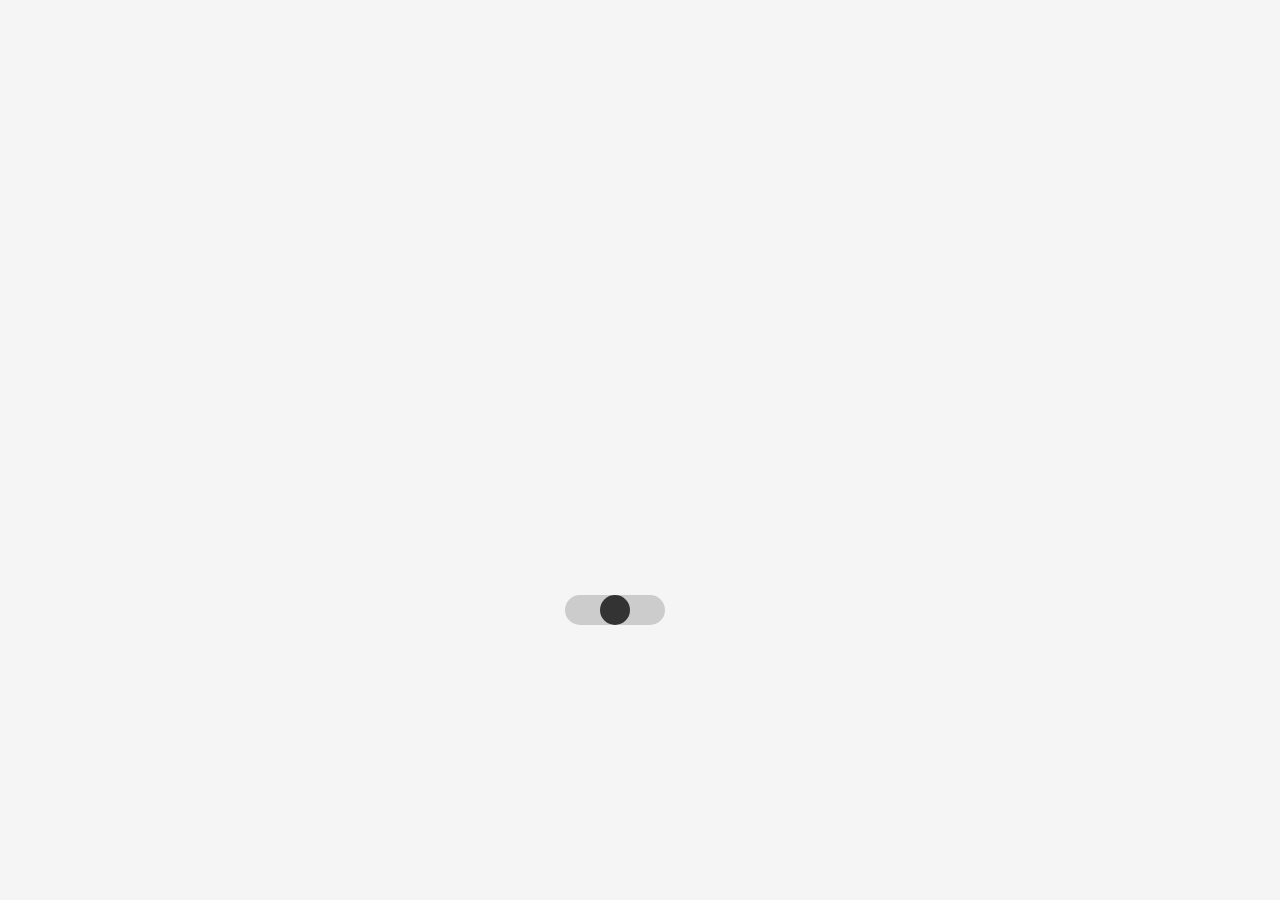
==== Untitled-1.html @ 1fa7111a "Add files via upload" ====
<!DOCTYPE html>
<html lang="en">
<head>
    <meta charset="UTF-8">
    <meta name="viewport" content="width=device-width, initial-scale=1.0">
    <title>Lâmpada Interativa</title>
    <style>
        body {
            display: flex;
            justify-content: center;
            align-items: center;
            height: 100vh;
            margin: 0;
            background-color: #f5f5f5;
            font-family: Arial, sans-serif;
        }
        .container {
            text-align: center;
        }
        .lamp {
            width: 150px;
            height: 300px;
            background: url('lamp-off.png') no-repeat center/contain;
            margin: 0 auto;
        }
        .switch {
            margin-top: 20px;
            width: 100px;
            height: 30px;
            background-color: #ccc;
            border-radius: 15px;
            position: relative;
            cursor: pointer;
        }
        .switch div {
            width: 30px;
            height: 30px;
            background-color: #333;
            border-radius: 50%;
            position: absolute;
            top: 0;
            left: 35px;
            transition: background-color 0.3s, transform 0.3s;
        }
    </style>
</head>
<body>
    <div class="container">
        <div class="lamp" id="lamp"></div>
        <div class="switch" 
             onmouseover="turnOn()" 
             onmouseout="turnOff()" 
             onclick="explode()">
            <div></div>
        </div>
    </div>

    <script>
        const lamp = document.getElementById('lamp');

        function turnOn() {
            lamp.style.backgroundImage = "url('lamp-on.png')";
        }

        function turnOff() {
            lamp.style.backgroundImage = "url('lamp-off.png')";
        }

        function explode() {
            lamp.style.backgroundImage = "url('lamp-explode.png')";
        }
    </script>
</body>
</html>
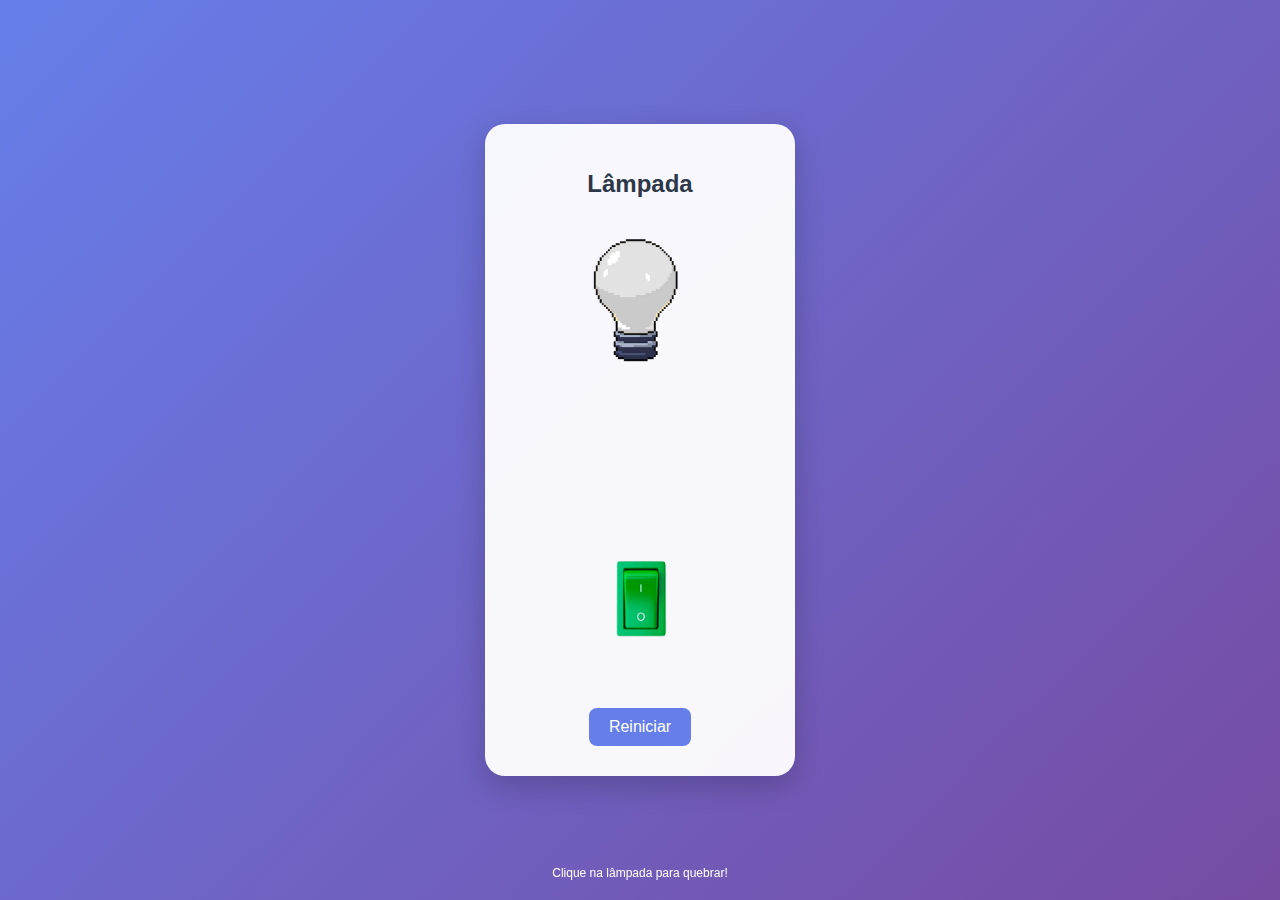
==== commit 0f94557b: "update" ====
--- a/Untitled-1.html
+++ b/Untitled-1.html
@@ -1,74 +1,187 @@
 <!DOCTYPE html>
-<html lang="en">
+<html lang="pt-BR">
 <head>
     <meta charset="UTF-8">
     <meta name="viewport" content="width=device-width, initial-scale=1.0">
     <title>Lâmpada Interativa</title>
     <style>
+        *{
+            user-select: none;
+        }
         body {
             display: flex;
             justify-content: center;
             align-items: center;
             height: 100vh;
             margin: 0;
-            background-color: #f5f5f5;
-            font-family: Arial, sans-serif;
+            background: linear-gradient(135deg, #667eea 0%, #764ba2 100%);
+            font-family: 'Arial', sans-serif;
+            transition: background 0.5s;
         }
-        .container {
+
+        #container {
+            background: rgba(255, 255, 255, 0.95);
+            padding: 30px;
+            border-radius: 20px;
+            box-shadow: 0 10px 30px rgba(0,0,0,0.2);
             text-align: center;
+            width: 90%;
+            max-width: 250px;
+
         }
-        .lamp {
-            width: 150px;
+
+        h1 {
+            color: #2d3748;
+            margin-bottom: 30px;
+            font-size: 24px;
+        }
+
+        #lamp {
+            width: 200px;
             height: 300px;
-            background: url('lamp-off.png') no-repeat center/contain;
+            background-size: contain;
+            background-repeat: no-repeat;
+            transition: transform 0.3s ease;
+            cursor: pointer;
             margin: 0 auto;
         }
-        .switch {
-            margin-top: 20px;
+
+        #lamp:hover:not(.explodido) {
+            transform: scale(1.05);
+        }
+
+        #interruptor {
             width: 100px;
-            height: 30px;
-            background-color: #ccc;
-            border-radius: 15px;
-            position: relative;
+            height: 150px;
+            margin: 20px auto 0;
+            background-size: contain;
+            background-repeat: no-repeat;
             cursor: pointer;
+            transition: transform 0.5s ease;
         }
-        .switch div {
-            width: 30px;
-            height: 30px;
-            background-color: #333;
-            border-radius: 50%;
-            position: absolute;
-            top: 0;
-            left: 35px;
-            transition: background-color 0.3s, transform 0.3s;
+
+        #interruptor:hover {
+            transform: scale(1.1);
+        }
+
+        /* Classes da Lâmpada */
+        .ligado {
+            background-image: url('lampadaligada.png');
+            filter: drop-shadow(0 0 20px #ffeb3b);
+        }
+
+        .desligado {
+            background-image: url('lampadadesligada.png');
+        }
+
+        .explodido {
+            background-image: url('lampadaquebrada.png');
+            filter: none !important;
+            cursor: not-allowed;
+        }
+
+        /* Classes do Interruptor */
+        .interruptor-ligado {
+            background-image: url('ligado.png');
+        }
+
+        .interruptor-desligado {
+            background-image: url('desligado.png');
+        }
+
+        .creditos {
+            position: fixed;
+            bottom: 20px;
+            color: white;
+            font-size: 12px;
+        }
+        #reiniciar{
+            margin-top: 10px;
+            padding: 10px 20px;
+            font-size: 16px;
+            border: none;
+            border-radius: 8px;
+            cursor: pointer;
+            background-color: #667eea;
+            color: white;
+
+        }
+        #reiniciar:hover {
+            transform: scale(1.05);
         }
     </style>
 </head>
 <body>
-    <div class="container">
-        <div class="lamp" id="lamp"></div>
-        <div class="switch" 
-             onmouseover="turnOn()" 
-             onmouseout="turnOff()" 
-             onclick="explode()">
-            <div></div>
-        </div>
+    <div id="container">
+        <h1>Lâmpada</h1>
+        <div id="lamp" class="desligado"></div>
+        <div id="interruptor" class="interruptor-desligado"></div>
+        <button id="reiniciar">Reiniciar</button>
     </div>
+    <div class="creditos">Clique na lâmpada para quebrar!</div>
 
     <script>
         const lamp = document.getElementById('lamp');
+        const interruptor = document.getElementById('interruptor');
+        
+        // Sons configurados corretamente (sem loop)
+        const clickSound = new Audio('interruptor.mp3');
+        clickSound.loop = false; // 🔄 Garante que não vai repetir
+        
+        const breakSound = new Audio('quebrando.mp3');
+        breakSound.loop = false; // 🔄 Garante que não vai repetir
+    
+        
+        // Lógica do Interruptor
+        interruptor.addEventListener('click', () => {
+            if (!lamp.classList.contains('explodido')) {
+                clickSound.currentTime = 0; // ⏮️ Reinicia o áudio
+                clickSound.play(); // ▶️ Toca uma única vez
+                
+                // (o resto da lógica permanece igual)
+                if (lamp.classList.contains('desligado')) {
+                    lamp.classList.replace('desligado', 'ligado');
+                    interruptor.classList.replace('interruptor-desligado', 'interruptor-ligado');
+                } else {
+                    lamp.classList.replace('ligado', 'desligado');
+                    interruptor.classList.replace('interruptor-ligado', 'interruptor-desligado');
+                }
+            }
+        });
+    
+        // Lógica de Explosão
+        lamp.addEventListener('click', () => {
+            if (!lamp.classList.contains('explodido')) {
+                breakSound.currentTime = 0; // ⏮️ Reinicia o áudio
+                breakSound.play(); // ▶️ Toca uma única vez
+                
+                // (o resto da lógica permanece igual)
+                lamp.classList.add('explodido');
+                lamp.classList.remove('ligado', 'desligado');
+                interruptor.classList.replace('interruptor-ligado', 'interruptor-desligado');
+                
+                // Efeito de tremor
+                lamp.style.animation = 'shake 0.5s';
+                setTimeout(() => {
+                    lamp.style.animation = '';
+                }, 500);
+            }
+            const reiniciar = document.getElementById('reiniciar');
 
-        function turnOn() {
-            lamp.style.backgroundImage = "url('lamp-on.png')";
-        }
+// Lógica para reiniciar o estado da lâmpada e do interruptor
+reiniciar.addEventListener('click', () => {
+    lamp.classList.remove('explodido'); // Remove a classe de lâmpada quebrada
+    lamp.classList.add('desligado'); // Restaura o estado desligado
+    lamp.classList.remove('ligado'); // Remove qualquer estado ligado (se estiver)
 
-        function turnOff() {
-            lamp.style.backgroundImage = "url('lamp-off.png')";
-        }
+    interruptor.classList.remove('interruptor-ligado'); // Garante que o interruptor está desligado
+    interruptor.classList.add('interruptor-desligado'); // Restaura o estado desligado do interruptor
 
-        function explode() {
-            lamp.style.backgroundImage = "url('lamp-explode.png')";
-        }
-    </script>
-</body>
-</html>
+    // Opcional: Remove animações/reseta o estilo de tremor
+    lamp.style.animation = '';
+
+    console.log('Reiniciado com sucesso!'); // Apenas para debug
+});
+
+        });
+    </script>